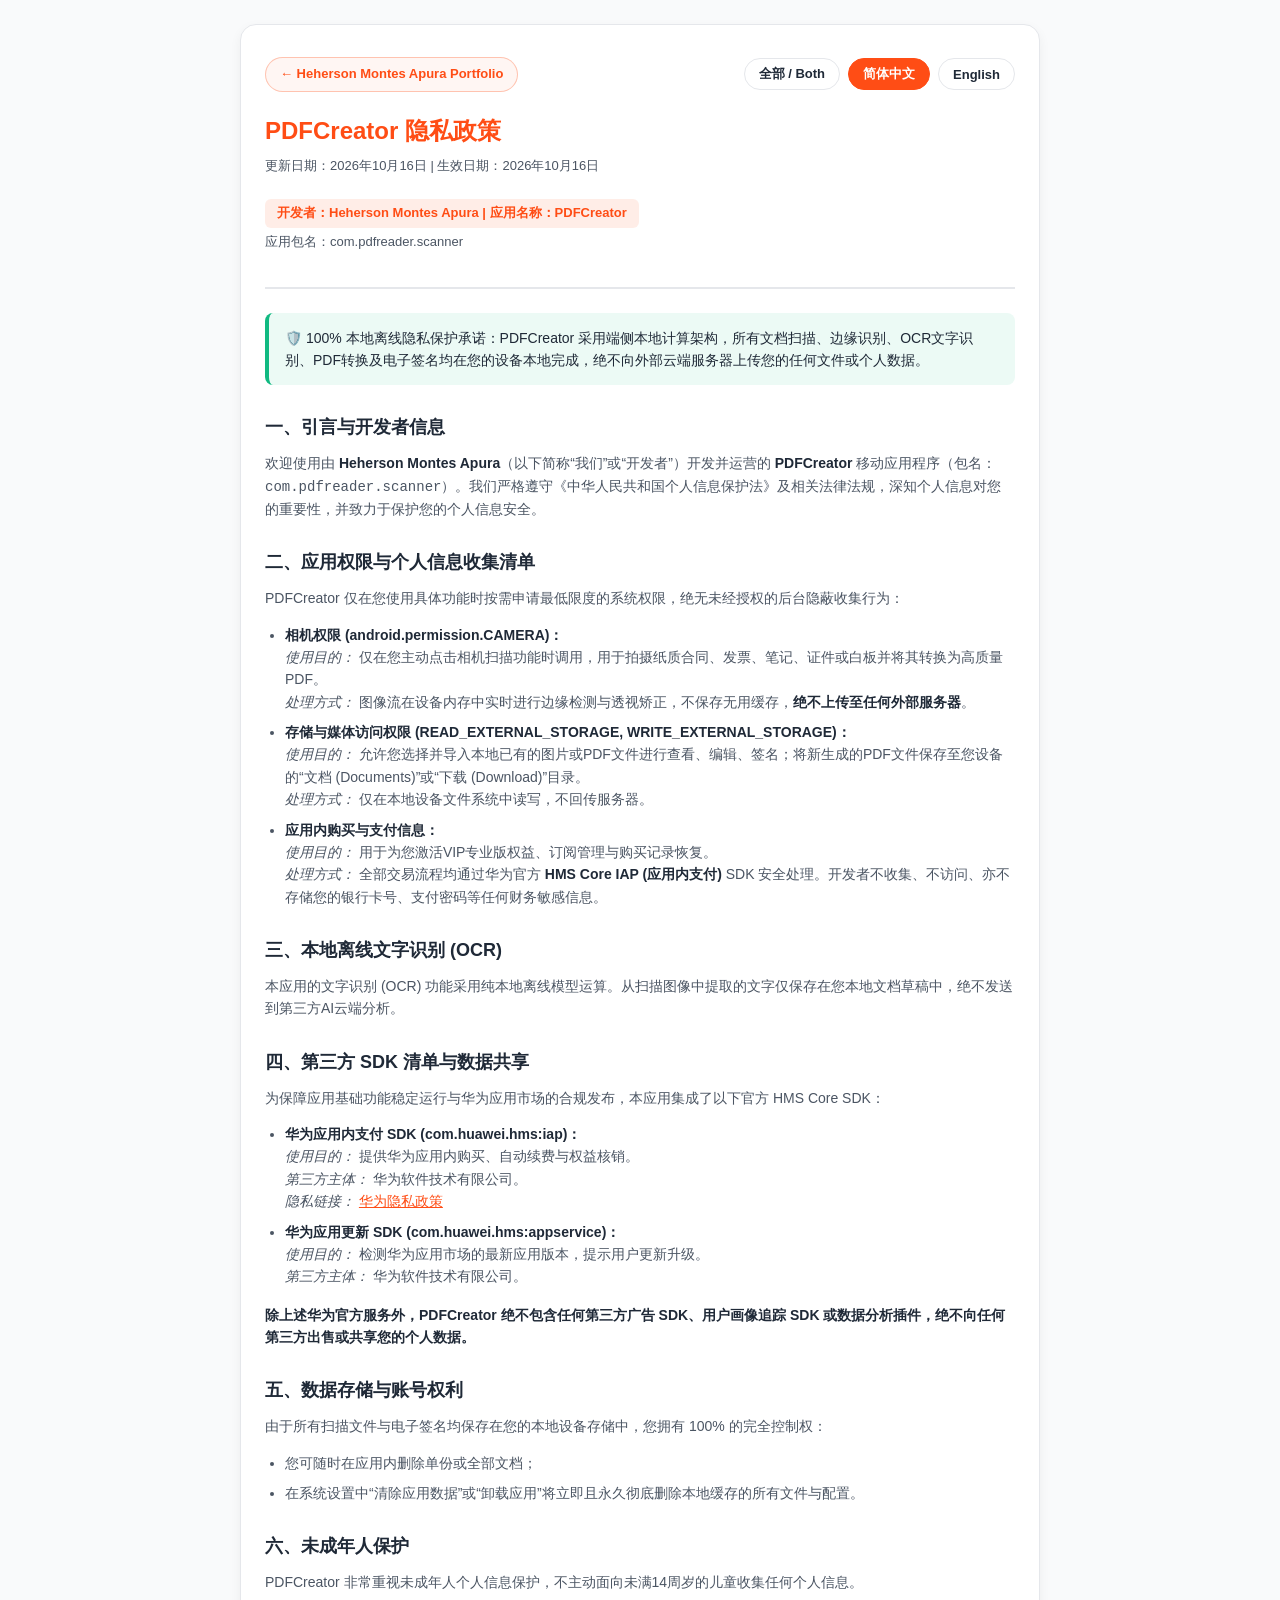
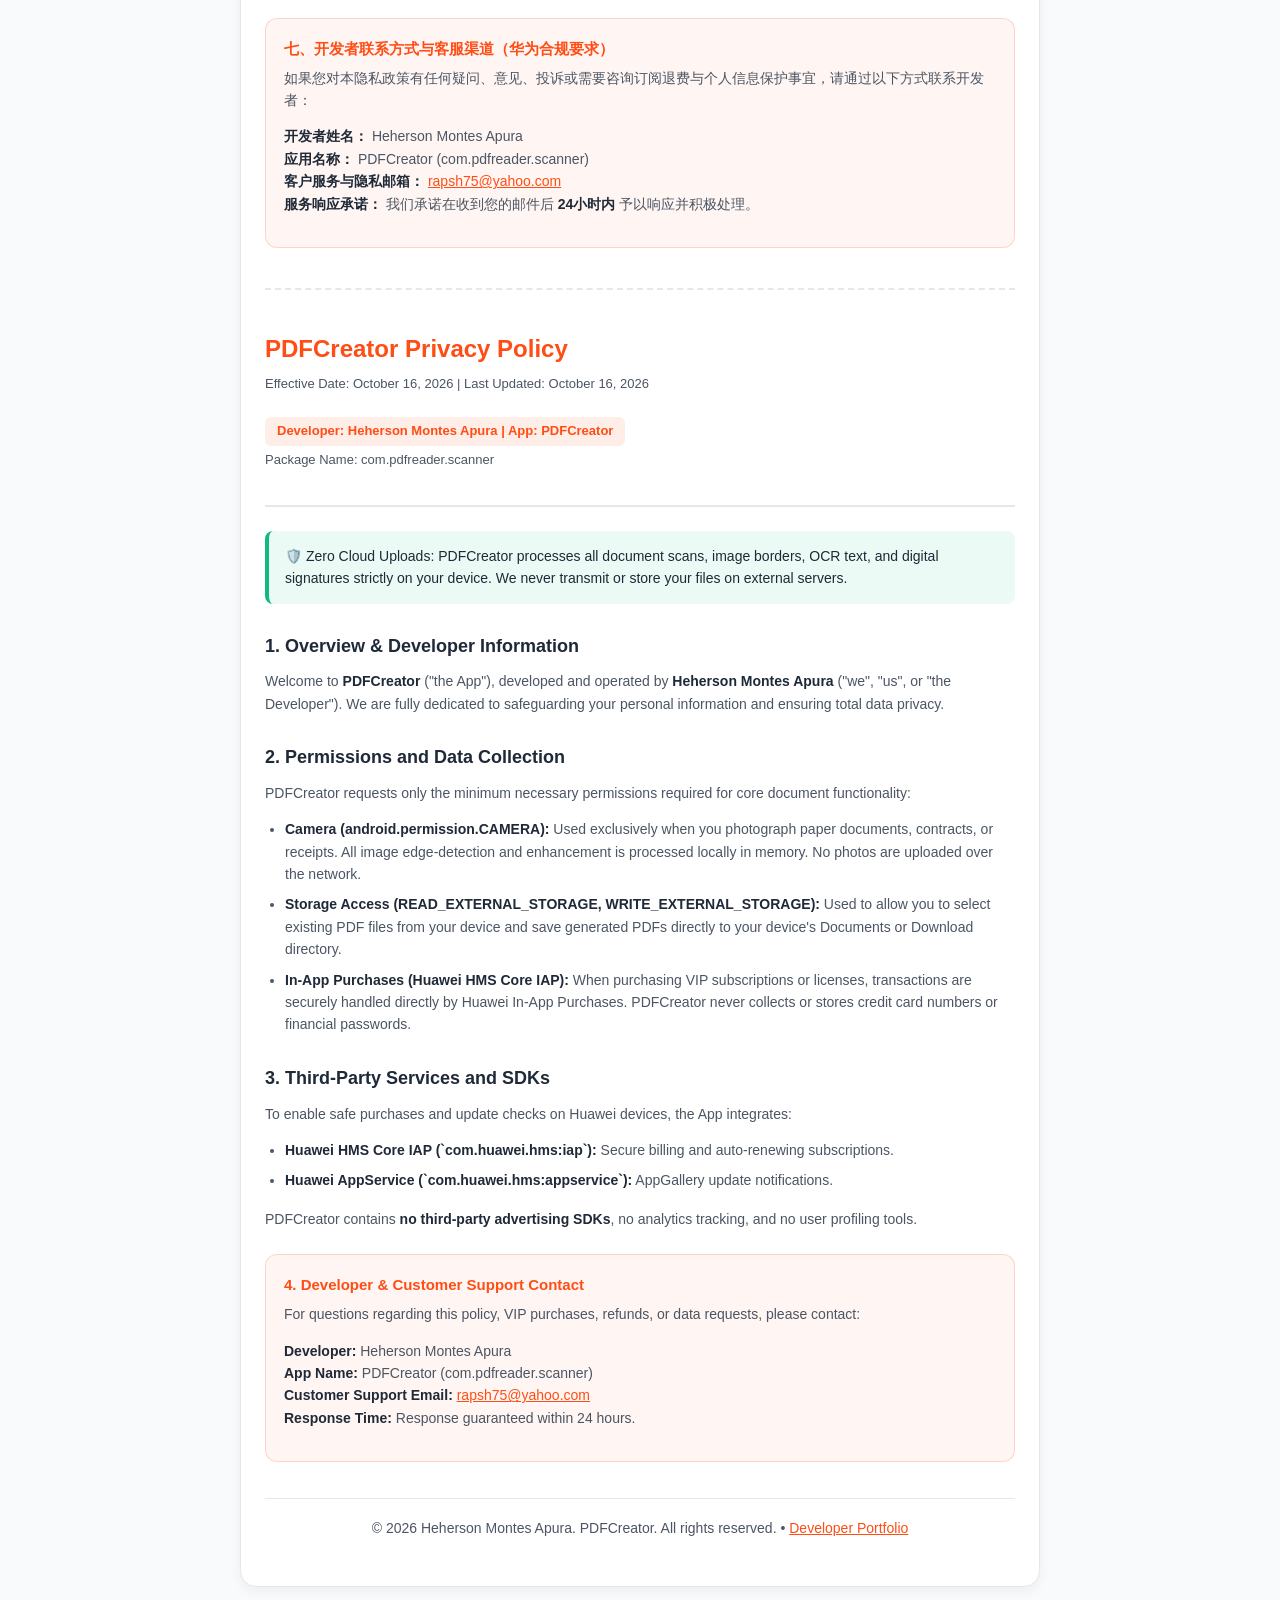
==== policy-pdfscanner.html @ ab710d33 "feat: redesign portfolio in navy neo-brutalist theme, migrate privacy policy to policy-pdfscanner.ht" ====
<!DOCTYPE html>
<html lang="zh-CN">
<head>
  <meta charset="UTF-8">
  <meta name="viewport" content="width=device-width, initial-scale=1.0">
  <title>PDFCreator 隐私政策 / Privacy Policy - Heherson Montes Apura</title>
  <style>
    :root {
      --primary: #FF4D15;
      --primary-dark: #E03E0B;
      --text: #1F2937;
      --text-muted: #4B5563;
      --bg: #F9FAFB;
      --card-bg: #FFFFFF;
      --border: #E5E7EB;
    }
    @media (prefers-color-scheme: dark) {
      :root {
        --text: #F3F4F6;
        --text-muted: #9CA3AF;
        --bg: #111827;
        --card-bg: #1F2937;
        --border: #374151;
      }
    }
    * {
      box-sizing: border-box;
      margin: 0;
      padding: 0;
    }
    body {
      font-family: -apple-system, BlinkMacSystemFont, "Segoe UI", Roboto, "PingFang SC", "Hiragino Sans GB", "Microsoft YaHei", sans-serif;
      background-color: var(--bg);
      color: var(--text);
      line-height: 1.6;
      padding: 24px 16px;
    }
    .container {
      max-width: 800px;
      margin: 0 auto;
      background: var(--card-bg);
      padding: 32px 24px;
      border-radius: 16px;
      box-shadow: 0 4px 12px rgba(0, 0, 0, 0.05);
      border: 1px solid var(--border);
    }
    .top-nav {
      display: flex;
      justify-content: space-between;
      align-items: center;
      margin-bottom: 20px;
      flex-wrap: wrap;
      gap: 12px;
    }
    .back-home {
      display: inline-flex;
      align-items: center;
      gap: 6px;
      font-size: 13px;
      font-weight: 700;
      color: var(--primary);
      text-decoration: none;
      padding: 6px 14px;
      border: 1px solid rgba(255, 77, 21, 0.3);
      border-radius: 20px;
      background: rgba(255, 77, 21, 0.05);
      transition: all 0.2s;
    }
    .back-home:hover {
      background: var(--primary);
      color: #fff;
    }
    .lang-switcher {
      display: flex;
      justify-content: flex-end;
      gap: 8px;
    }
    .lang-btn {
      padding: 6px 14px;
      border: 1px solid var(--border);
      border-radius: 20px;
      background: var(--card-bg);
      color: var(--text);
      font-size: 13px;
      font-weight: 600;
      cursor: pointer;
      text-decoration: none;
      transition: all 0.2s;
    }
    .lang-btn.active, .lang-btn:hover {
      background: var(--primary);
      color: #fff;
      border-color: var(--primary);
    }
    header {
      border-bottom: 2px solid var(--border);
      padding-bottom: 20px;
      margin-bottom: 24px;
    }
    h1 {
      font-size: 24px;
      font-weight: 800;
      color: var(--primary);
      margin-bottom: 6px;
    }
    .subtitle {
      font-size: 13px;
      color: var(--text-muted);
    }
    .dev-badge {
      display: inline-block;
      margin-top: 8px;
      padding: 4px 12px;
      border-radius: 6px;
      background: rgba(255, 77, 21, 0.1);
      color: var(--primary);
      font-weight: 700;
      font-size: 13px;
    }
    h2 {
      font-size: 18px;
      font-weight: 700;
      margin-top: 28px;
      margin-bottom: 10px;
      color: var(--text);
    }
    p {
      font-size: 14px;
      color: var(--text-muted);
      margin-bottom: 14px;
    }
    ul {
      margin-left: 20px;
      margin-bottom: 16px;
    }
    li {
      font-size: 14px;
      color: var(--text-muted);
      margin-bottom: 8px;
    }
    strong {
      color: var(--text);
    }
    .highlight-box {
      background: rgba(16, 185, 129, 0.08);
      border-left: 4px solid #10B981;
      padding: 14px 16px;
      border-radius: 8px;
      margin: 20px 0;
    }
    .highlight-box p {
      margin: 0;
      color: var(--text);
      font-weight: 500;
    }
    .contact-card {
      background: rgba(255, 77, 21, 0.05);
      border: 1px solid rgba(255, 77, 21, 0.2);
      border-radius: 12px;
      padding: 18px;
      margin-top: 24px;
    }
    .contact-card h3 {
      font-size: 15px;
      font-weight: 700;
      margin-bottom: 6px;
      color: var(--primary);
    }
    a {
      color: var(--primary);
      text-decoration: underline;
    }
    .section-divider {
      margin: 40px 0;
      border-top: 2px dashed var(--border);
    }
    footer {
      text-align: center;
      margin-top: 36px;
      font-size: 12px;
      color: var(--text-muted);
      border-top: 1px solid var(--border);
      padding-top: 18px;
    }
  </style>
  <script>
    function showLang(l) {
      document.getElementById('sec-zh').style.display = (l === 'zh' || l === 'all') ? 'block' : 'none';
      document.getElementById('sec-en').style.display = (l === 'en' || l === 'all') ? 'block' : 'none';
      document.getElementById('btn-zh').className = (l === 'zh') ? 'lang-btn active' : 'lang-btn';
      document.getElementById('btn-en').className = (l === 'en') ? 'lang-btn active' : 'lang-btn';
      document.getElementById('btn-all').className = (l === 'all') ? 'lang-btn active' : 'lang-btn';
    }
  </script>
</head>
<body>
  <div class="container">
    <div class="top-nav">
      <a href="index.html" class="back-home">← Heherson Montes Apura Portfolio</a>
      <div class="lang-switcher">
        <button id="btn-all" class="lang-btn" onclick="showLang('all')">全部 / Both</button>
        <button id="btn-zh" class="lang-btn active" onclick="showLang('zh')">简体中文</button>
        <button id="btn-en" class="lang-btn" onclick="showLang('en')">English</button>
      </div>
    </div>

    <!-- 简体中文版本 (CHINESE MAINLAND COMPLIANT - RULE 7.1) -->
    <div id="sec-zh">
      <header>
        <h1>PDFCreator 隐私政策</h1>
        <p class="subtitle">更新日期：2026年10月16日 | 生效日期：2026年10月16日</p>
        <div class="dev-badge">开发者：Heherson Montes Apura | 应用名称：PDFCreator</div>
        <p class="subtitle" style="margin-top: 4px;">应用包名：com.pdfreader.scanner</p>
      </header>

      <div class="highlight-box">
        <p>🛡️ 100% 本地离线隐私保护承诺：PDFCreator 采用端侧本地计算架构，所有文档扫描、边缘识别、OCR文字识别、PDF转换及电子签名均在您的设备本地完成，绝不向外部云端服务器上传您的任何文件或个人数据。</p>
      </div>

      <h2>一、引言与开发者信息</h2>
      <p>
        欢迎使用由 <strong>Heherson Montes Apura</strong>（以下简称“我们”或“开发者”）开发并运营的 <strong>PDFCreator</strong> 移动应用程序（包名：<code>com.pdfreader.scanner</code>）。我们严格遵守《中华人民共和国个人信息保护法》及相关法律法规，深知个人信息对您的重要性，并致力于保护您的个人信息安全。
      </p>

      <h2>二、应用权限与个人信息收集清单</h2>
      <p>PDFCreator 仅在您使用具体功能时按需申请最低限度的系统权限，绝无未经授权的后台隐蔽收集行为：</p>
      <ul>
        <li>
          <strong>相机权限 (android.permission.CAMERA)：</strong><br>
          <em>使用目的：</em> 仅在您主动点击相机扫描功能时调用，用于拍摄纸质合同、发票、笔记、证件或白板并将其转换为高质量PDF。<br>
          <em>处理方式：</em> 图像流在设备内存中实时进行边缘检测与透视矫正，不保存无用缓存，<strong>绝不上传至任何外部服务器</strong>。
        </li>
        <li>
          <strong>存储与媒体访问权限 (READ_EXTERNAL_STORAGE, WRITE_EXTERNAL_STORAGE)：</strong><br>
          <em>使用目的：</em> 允许您选择并导入本地已有的图片或PDF文件进行查看、编辑、签名；将新生成的PDF文件保存至您设备的“文档 (Documents)”或“下载 (Download)”目录。<br>
          <em>处理方式：</em> 仅在本地设备文件系统中读写，不回传服务器。
        </li>
        <li>
          <strong>应用内购买与支付信息：</strong><br>
          <em>使用目的：</em> 用于为您激活VIP专业版权益、订阅管理与购买记录恢复。<br>
          <em>处理方式：</em> 全部交易流程均通过华为官方 <strong>HMS Core IAP (应用内支付)</strong> SDK 安全处理。开发者不收集、不访问、亦不存储您的银行卡号、支付密码等任何财务敏感信息。
        </li>
      </ul>

      <h2>三、本地离线文字识别 (OCR)</h2>
      <p>
        本应用的文字识别 (OCR) 功能采用纯本地离线模型运算。从扫描图像中提取的文字仅保存在您本地文档草稿中，绝不发送到第三方AI云端分析。
      </p>

      <h2>四、第三方 SDK 清单与数据共享</h2>
      <p>为保障应用基础功能稳定运行与华为应用市场的合规发布，本应用集成了以下官方 HMS Core SDK：</p>
      <ul>
        <li>
          <strong>华为应用内支付 SDK (com.huawei.hms:iap)：</strong><br>
          <em>使用目的：</em> 提供华为应用内购买、自动续费与权益核销。<br>
          <em>第三方主体：</em> 华为软件技术有限公司。<br>
          <em>隐私链接：</em> <a href="https://consumer.huawei.com/cn/privacy/privacy-policy/" target="_blank" rel="noopener">华为隐私政策</a>
        </li>
        <li>
          <strong>华为应用更新 SDK (com.huawei.hms:appservice)：</strong><br>
          <em>使用目的：</em> 检测华为应用市场的最新应用版本，提示用户更新升级。<br>
          <em>第三方主体：</em> 华为软件技术有限公司。
        </li>
      </ul>
      <p><strong>除上述华为官方服务外，PDFCreator 绝不包含任何第三方广告 SDK、用户画像追踪 SDK 或数据分析插件，绝不向任何第三方出售或共享您的个人数据。</strong></p>

      <h2>五、数据存储与账号权利</h2>
      <p>
        由于所有扫描文件与电子签名均保存在您的本地设备存储中，您拥有 100% 的完全控制权：
      </p>
      <ul>
        <li>您可随时在应用内删除单份或全部文档；</li>
        <li>在系统设置中“清除应用数据”或“卸载应用”将立即且永久彻底删除本地缓存的所有文件与配置。</li>
      </ul>

      <h2>六、未成年人保护</h2>
      <p>PDFCreator 非常重视未成年人个人信息保护，不主动面向未满14周岁的儿童收集任何个人信息。</p>

      <div class="contact-card">
        <h3>七、开发者联系方式与客服渠道（华为合规要求）</h3>
        <p>如果您对本隐私政策有任何疑问、意见、投诉或需要咨询订阅退费与个人信息保护事宜，请通过以下方式联系开发者：</p>
        <p>
          <strong>开发者姓名：</strong> Heherson Montes Apura<br>
          <strong>应用名称：</strong> PDFCreator (com.pdfreader.scanner)<br>
          <strong>客户服务与隐私邮箱：</strong> <a href="mailto:rapsh75@yahoo.com">rapsh75@yahoo.com</a><br>
          <strong>服务响应承诺：</strong> 我们承诺在收到您的邮件后 <strong>24小时内</strong> 予以响应并积极处理。
        </p>
      </div>
    </div>

    <!-- 分割线 -->
    <div class="section-divider"></div>

    <!-- ENGLISH VERSION -->
    <div id="sec-en">
      <header>
        <h1>PDFCreator Privacy Policy</h1>
        <p class="subtitle">Effective Date: October 16, 2026 | Last Updated: October 16, 2026</p>
        <div class="dev-badge">Developer: Heherson Montes Apura | App: PDFCreator</div>
        <p class="subtitle" style="margin-top: 4px;">Package Name: com.pdfreader.scanner</p>
      </header>

      <div class="highlight-box">
        <p>🛡️ Zero Cloud Uploads: PDFCreator processes all document scans, image borders, OCR text, and digital signatures strictly on your device. We never transmit or store your files on external servers.</p>
      </div>

      <h2>1. Overview & Developer Information</h2>
      <p>
        Welcome to <strong>PDFCreator</strong> ("the App"), developed and operated by <strong>Heherson Montes Apura</strong> ("we", "us", or "the Developer"). We are fully dedicated to safeguarding your personal information and ensuring total data privacy.
      </p>

      <h2>2. Permissions and Data Collection</h2>
      <p>PDFCreator requests only the minimum necessary permissions required for core document functionality:</p>
      <ul>
        <li>
          <strong>Camera (android.permission.CAMERA):</strong> Used exclusively when you photograph paper documents, contracts, or receipts. All image edge-detection and enhancement is processed locally in memory. No photos are uploaded over the network.
        </li>
        <li>
          <strong>Storage Access (READ_EXTERNAL_STORAGE, WRITE_EXTERNAL_STORAGE):</strong> Used to allow you to select existing PDF files from your device and save generated PDFs directly to your device's Documents or Download directory.
        </li>
        <li>
          <strong>In-App Purchases (Huawei HMS Core IAP):</strong> When purchasing VIP subscriptions or licenses, transactions are securely handled directly by Huawei In-App Purchases. PDFCreator never collects or stores credit card numbers or financial passwords.
        </li>
      </ul>

      <h2>3. Third-Party Services and SDKs</h2>
      <p>To enable safe purchases and update checks on Huawei devices, the App integrates:</p>
      <ul>
        <li><strong>Huawei HMS Core IAP (`com.huawei.hms:iap`):</strong> Secure billing and auto-renewing subscriptions.</li>
        <li><strong>Huawei AppService (`com.huawei.hms:appservice`):</strong> AppGallery update notifications.</li>
      </ul>
      <p>PDFCreator contains <strong>no third-party advertising SDKs</strong>, no analytics tracking, and no user profiling tools.</p>

      <div class="contact-card">
        <h3>4. Developer & Customer Support Contact</h3>
        <p>For questions regarding this policy, VIP purchases, refunds, or data requests, please contact:</p>
        <p>
          <strong>Developer:</strong> Heherson Montes Apura<br>
          <strong>App Name:</strong> PDFCreator (com.pdfreader.scanner)<br>
          <strong>Customer Support Email:</strong> <a href="mailto:rapsh75@yahoo.com">rapsh75@yahoo.com</a><br>
          <strong>Response Time:</strong> Response guaranteed within 24 hours.
        </p>
      </div>
    </div>

    <footer>
      <p>&copy; 2026 Heherson Montes Apura. PDFCreator. All rights reserved. &bull; <a href="index.html">Developer Portfolio</a></p>
    </footer>
  </div>
</body>
</html>
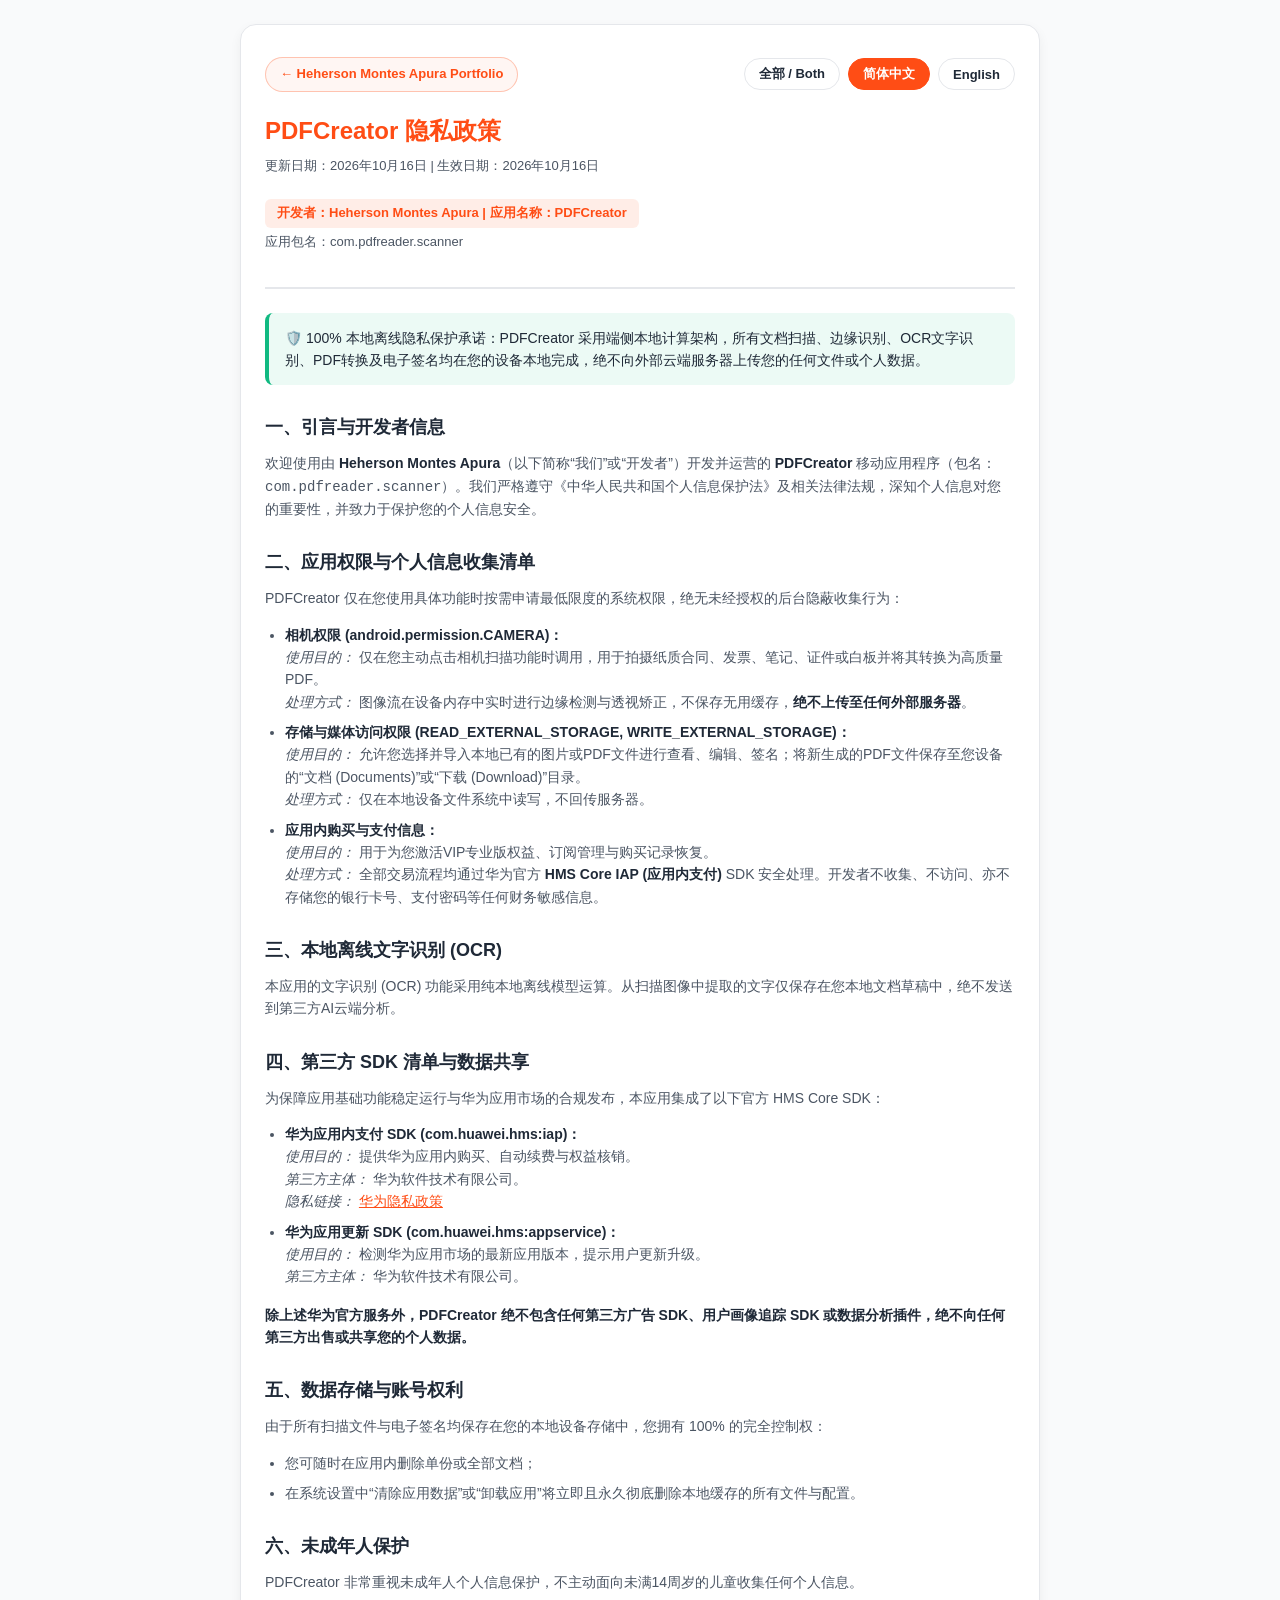
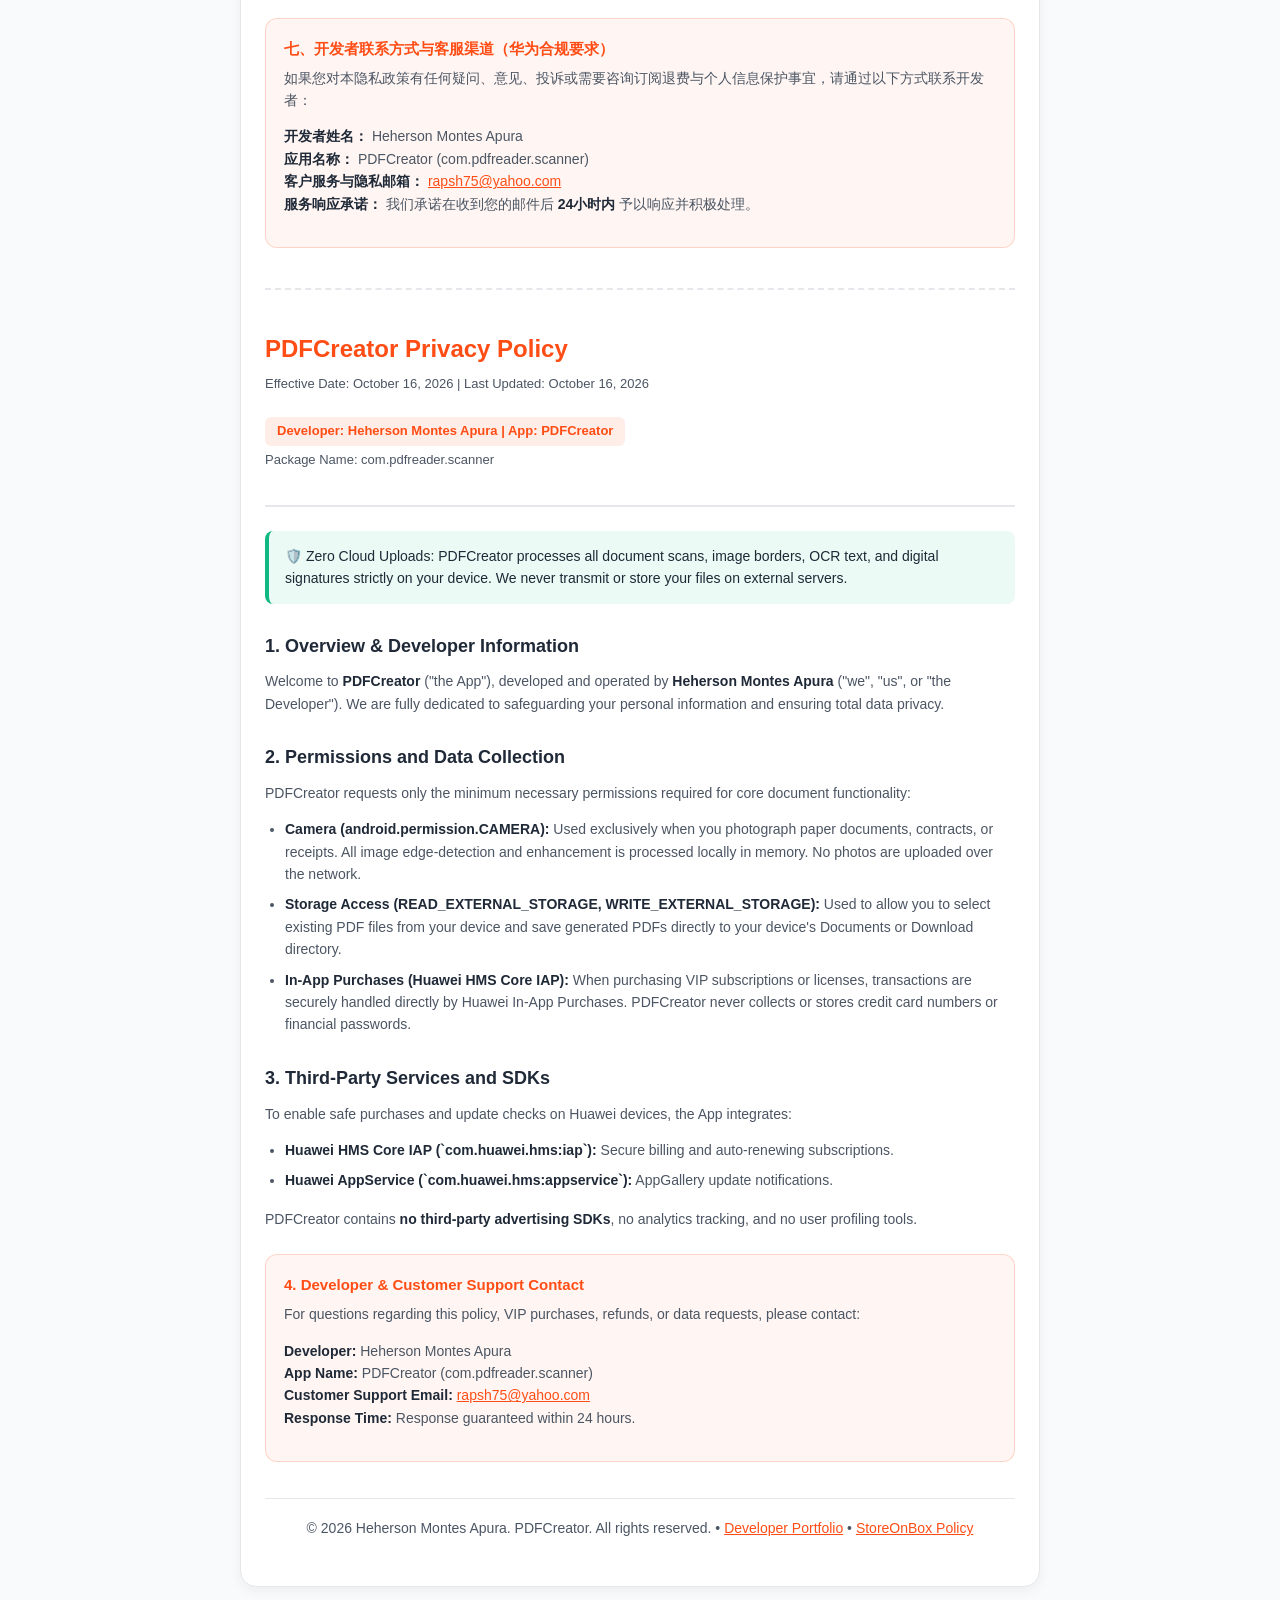
==== commit b1d636d4: "feat: add StoreOnBox POS & Inventory privacy policy and update footer navigation" ====
--- a/policy-pdfscanner.html
+++ b/policy-pdfscanner.html
@@ -344,7 +344,7 @@
     </div>
 
     <footer>
-      <p>&copy; 2026 Heherson Montes Apura. PDFCreator. All rights reserved. &bull; <a href="index.html">Developer Portfolio</a></p>
+      <p>&copy; 2026 Heherson Montes Apura. PDFCreator. All rights reserved. &bull; <a href="index.html">Developer Portfolio</a> &bull; <a href="policy-storeonbox.html">StoreOnBox Policy</a></p>
     </footer>
   </div>
 </body>
